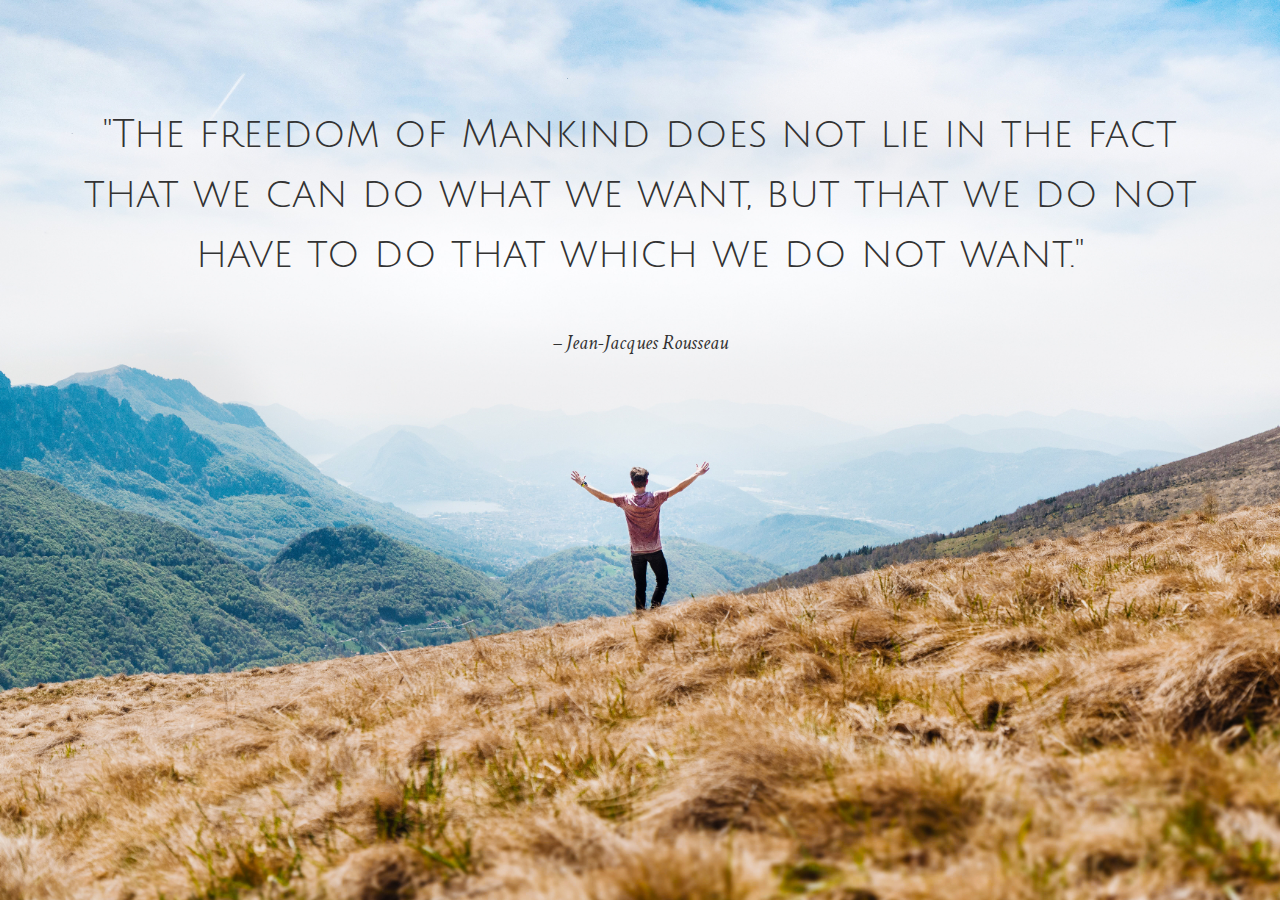
==== index.html @ a0f22d5d "gotowa sstrona" ====
<!DOCTYPE HTML>
<html>
<head>
	<meta http-equiv="content-type" content="text/html" />
	<meta name="author" content="Krzysztof" />
  <link rel="stylesheet" type="text/css" href="main.css" />
	<title>Freedom</title>
  <link href="https://fonts.googleapis.com/css?family=Crimson+Text|Julius+Sans+One" rel="stylesheet" />
</head>

<body>
<div class="wrapper">
  <p class="quote">"The freedom of Mankind does not lie in the fact that we can do what we want, but that we do not have to do that which we do not want."</p>
  <p class="author"><small>– Jean-Jacques Rousseau</small></p>
</div>


</body>
</html>
---- main.css ----
html,
body {
  margin: 0;
  padding: 0;
  font-size: 100%;
  line-height: 1.5;
}

body {
  width: 100%;
  height: 100vh;
  background: url('assets/freedom.jpg') no-repeat center;
  background-size: cover;
  color: #333;
}

.wrapper {
  padding-top: 4rem;
  width: 90%;
  margin: 0 auto;
  text-align: center;
}

.quote {
  font-family: 'Julius Sans One', sans-serif;
  font-size: 2.5rem; 
}

.author {
  font-family: 'Crimson Text', serif;
  font-size: 1.5rem;
  font-style: italic;
}
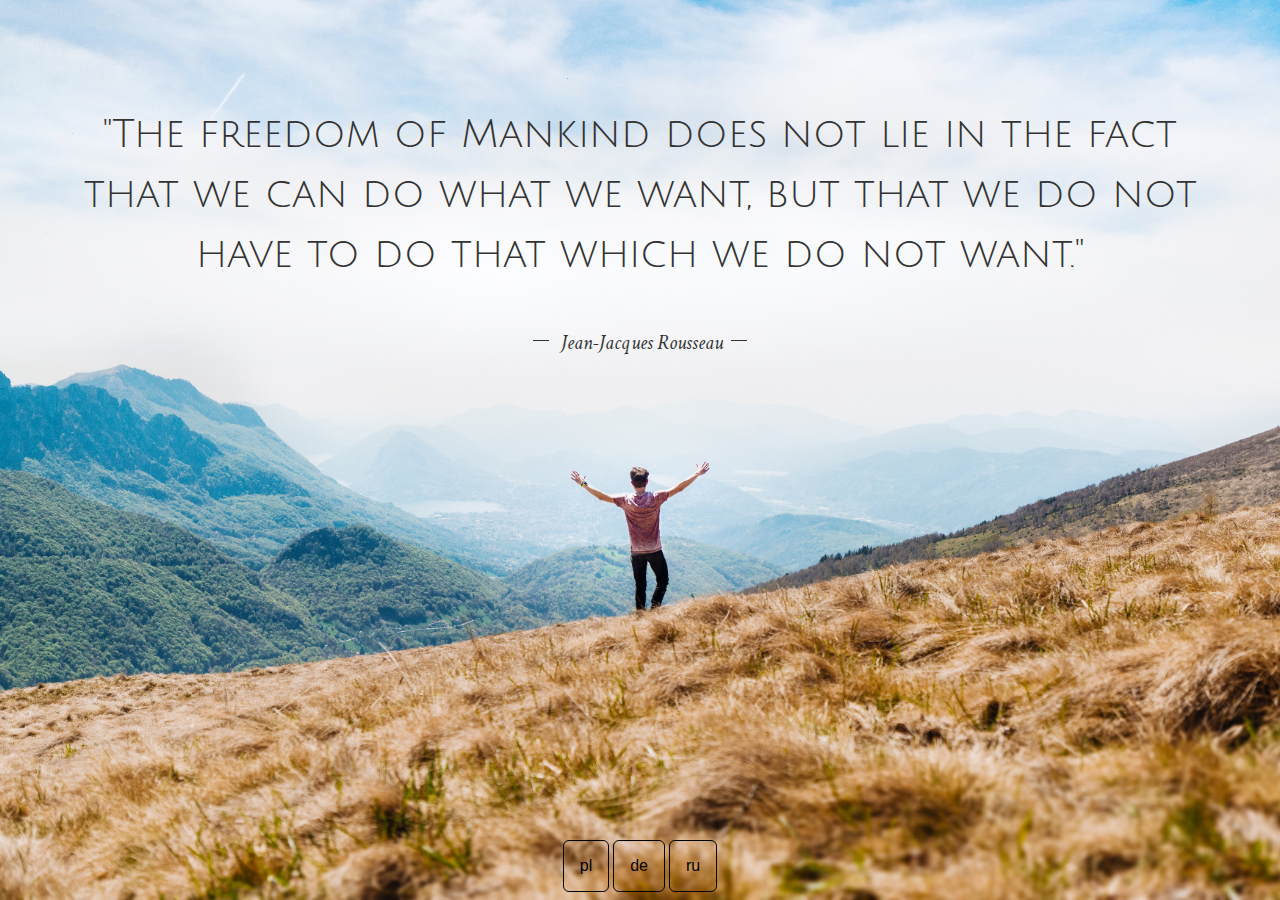
==== commit 771082ed: "kodowanie znaków" ====
--- a/index.html
+++ b/index.html
@@ -9,11 +9,16 @@
 </head>
 
 <body>
-<div class="wrapper">
-  <p class="quote">"The freedom of Mankind does not lie in the fact that we can do what we want, but that we do not have to do that which we do not want."</p>
-  <p class="author"><small>– Jean-Jacques Rousseau</small></p>
-</div>
-
-
+  <div class="wrapper">
+    <p class="quote">"The freedom of Mankind does not lie in the fact that we can do what we want, but that we do not have to do that which we do not want."</p>
+    <p class="author"><small> Jean-Jacques Rousseau</small></p>
+  </div>
+  <footer class="footer">
+    <p>
+      <a href="pl.html" class="button-nav">pl</a>
+      <a href="de.html" class="button-nav">de</a>
+      <a href="ru.html" class="button-nav">ru</a>
+    </p>
+  </footer>
 </body>
-</html>
+</html>--- a/main.css
+++ b/main.css
@@ -1,9 +1,14 @@
+* {
+  box-sizing: border-box;
+}
+
 html,
 body {
   margin: 0;
   padding: 0;
   font-size: 100%;
   line-height: 1.5;
+  position: relative;
 }
 
 body {
@@ -13,21 +18,73 @@
   background-size: cover;
   color: #333;
 }
-
 .wrapper {
   padding-top: 4rem;
   width: 90%;
   margin: 0 auto;
-  text-align: center;
+  text-align: left;
 }
 
 .quote {
   font-family: 'Julius Sans One', sans-serif;
-  font-size: 2.5rem; 
+  font-size: 1.5rem; 
 }
 
 .author {
   font-family: 'Crimson Text', serif;
   font-size: 1.5rem;
   font-style: italic;
+  vertical-align: middle;
+}
+
+.author small::before,
+.author small::after {
+  display: inline-block;
+  content: "";
+  background-color: #333;
+  height: 1px;
+  width: 1rem;
+  vertical-align: middle;
+  margin: 0 .5rem 8px; 
+}
+
+@media (min-width: 768px) {
+  
+  .quote {
+    font-size: 2.5rem;
+  }
+  
+  .wrapper {
+    text-align: center; 
+  }
+}
+
+.footer {
+  position: absolute;
+  width: 100%;
+  bottom: 10px;
+  height: 50px;
+  text-align: center;
+}
+
+.footer p {
+  margin: 0;
+}
+
+/* The base of every button */
+.button-nav {
+  display: inline-block;
+  font-size: 1rem;
+  font-family: Arial, sans-serif;
+  text-decoration: none;
+  color: #000;
+  padding: .8rem 1rem;
+  border: 1px solid #000;
+  border-radius: 6px;
+}
+
+.button-nav:hover {
+  color: #fff;
+  background-color: #000;
+  transition: background-color .15s ease-in-out;
 }